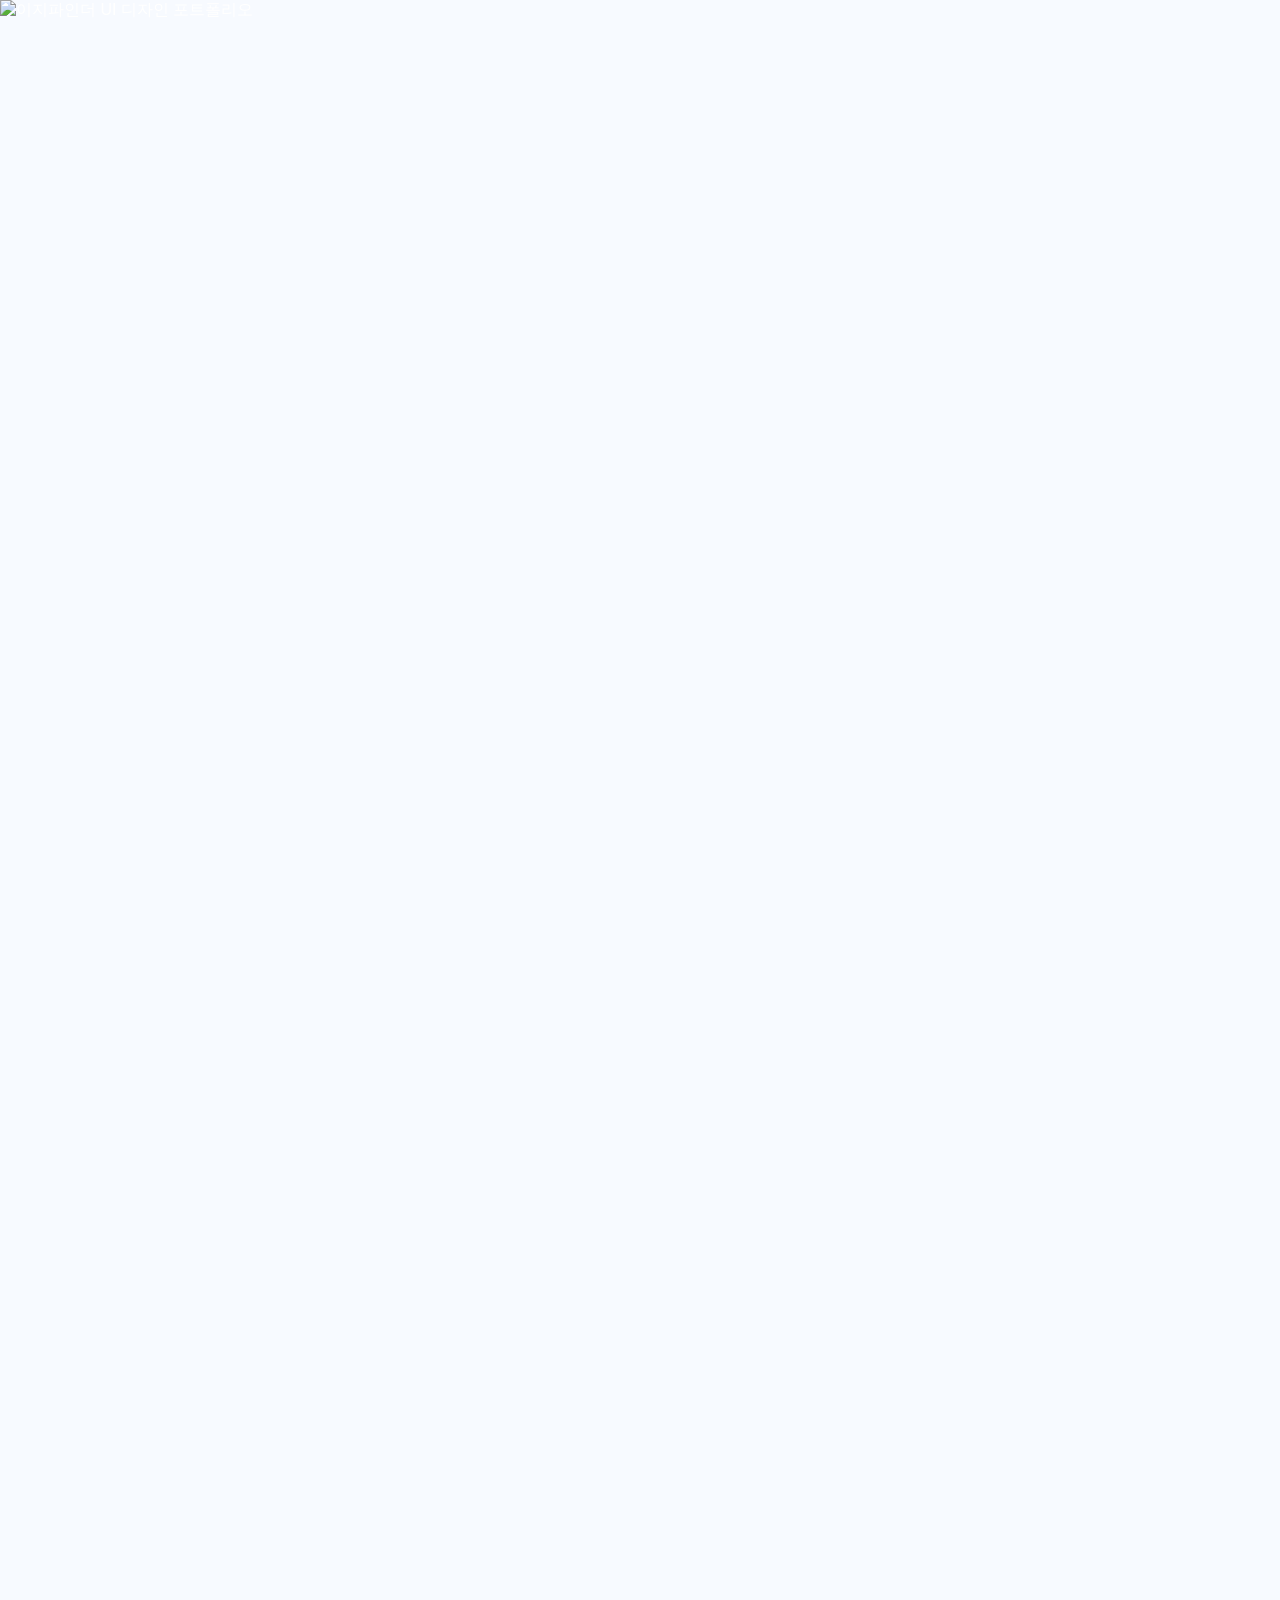
==== pages/ezfinder.html @ 0db81399 "Add files via upload" ====
<!doctype html>
<html lang="ko">
<head>
  <meta charset="utf-8">
  <meta name="viewport" content="width=device-width, initial-scale=1">
  <meta name="theme-color" content="#071a3a">
  <title>이지파인더</title>
  <style>
    @font-face { font-family: 'Pretendard JP'; src: url(../assets/fonts/font-b14698ed6d82737f45e9.ttf) format('truetype'); font-weight: 400; font-display: swap; }
    @font-face { font-family: 'Pretendard JP'; src: url(../assets/fonts/font-b6f14d5848f95bc50f28.ttf) format('truetype'); font-weight: 700; font-display: swap; }
    * { box-sizing: border-box; }
    html { scroll-behavior: smooth; }
    body { margin: 0; background: #f7faff; color: #fff; font-family: 'Pretendard JP', sans-serif; }
    button:focus-visible { outline: 3px solid #acd2ff; outline-offset: 3px; }
    main { position: relative; max-width: 1920px; margin: 0 auto; box-shadow: 0 25px 80px rgba(0,0,0,.3); }
    #portfolio { display: block; width: 100%; height: auto; }
    .hotspot { position: absolute; z-index: 2; padding: 0; border: 3px solid transparent; border-radius: 12px;
      background: transparent; cursor: zoom-in; }
    .hotspot:hover, .hotspot:focus-visible { border-color: #4b9cff; background: rgba(38,107,238,.1);
      box-shadow: 0 0 0 4px rgba(255,255,255,.75); outline: none; }
    .overlay[hidden] { display: none; }
    .overlay { position: fixed; z-index: 20; inset: 0; display: grid; place-items: center; padding: 24px;
      background: rgba(3,13,34,.84); backdrop-filter: blur(7px); }
    .popup { display: flex; flex-direction: column; width: min(94vw, 1500px); max-height: 92vh;
      overflow: hidden; border: 1px solid #4878b5; border-radius: 18px; background: #0b244e;
      box-shadow: 0 30px 100px rgba(0,0,0,.5); }
    .popup-head { display: flex; flex: none; justify-content: space-between; align-items: center; gap: 20px;
      padding: 15px 20px; border-bottom: 1px solid #315584; color: #fff; font-size: 17px; font-weight: 700; }
    .close { display: grid; place-items: center; width: 44px; height: 44px; padding: 0;
      border: 1px solid #6b98cf; border-radius: 12px; background: #1f579f; color: white;
      font-size: 27px; line-height: 1; }
    .popup-body { display: grid; place-items: center; min-height: 0; overflow: auto; background: #eaf3ff; }
    #popup-image { display: block; width: auto; max-width: 100%; max-height: calc(92vh - 80px); height: auto; object-fit: contain; }
    @media (max-width: 600px) { .overlay { padding: 12px; } .popup-head { font-size: 14px; }
      .close { width: 40px; height: 40px; } }
  </style>
<link rel="stylesheet" href="../assets/detail-frame.css">
</head>
<body>
  <main><img id="portfolio" src="../assets/images/image-08b1fe59abb817871151.png" width="1920" height="8500" alt="이지파인더 UI 디자인 포트폴리오">
    <button type="button" class="hotspot" data-key="01-2" style="left:8.854167%;top:20.470588%;width:39.062500%;height:5.023529%" aria-label="기본 검색 바 원본 이미지 크게 보기"></button>
    <button type="button" class="hotspot" data-key="01-1" style="left:51.041667%;top:20.470588%;width:39.062500%;height:5.023529%" aria-label="확장된 첫 화면 원본 이미지 크게 보기"></button>
    <button type="button" class="hotspot" data-key="01-3" style="left:8.854167%;top:37.529412%;width:39.062500%;height:5.023529%" aria-label="상태 안내 원본 이미지 크게 보기"></button>
    <button type="button" class="hotspot" data-key="02_" style="left:51.041667%;top:37.529412%;width:39.062500%;height:5.023529%" aria-label="검색 결과 원본 이미지 크게 보기"></button>
    <button type="button" class="hotspot" data-key="03_" style="left:8.854167%;top:54.588235%;width:39.062500%;height:5.023529%" aria-label="검색 인터페이스 원본 이미지 크게 보기"></button>
    <button type="button" class="hotspot" data-key="05_" style="left:51.041667%;top:54.588235%;width:39.062500%;height:5.023529%" aria-label="우클릭 메뉴 원본 이미지 크게 보기"></button>
    <button type="button" class="hotspot" data-key="04-1" style="left:8.854167%;top:71.647059%;width:39.062500%;height:5.023529%" aria-label="일반 설정 원본 이미지 크게 보기"></button>
    <button type="button" class="hotspot" data-key="04-2" style="left:51.041667%;top:71.647059%;width:39.062500%;height:5.023529%" aria-label="단축키와 정보 원본 이미지 크게 보기"></button>
    <button type="button" class="hotspot" data-key="components" style="left:8.854167%;top:88.352941%;width:39.062500%;height:5.023529%" aria-label="UI 컴포넌트 원본 이미지 크게 보기"></button>
  </main>
  <div class="overlay" id="overlay" hidden>
    <div class="popup" role="dialog" aria-modal="true" aria-labelledby="popup-title">
      <div class="popup-head"><span id="popup-title"></span><button class="close" id="close" type="button" aria-label="이미지 팝업 닫기">×</button></div>
      <div class="popup-body" id="popup-body"><img id="popup-image" alt=""></div>
    </div>
  </div>
  <script>
    const popupImages = {"01-1":"../assets/images/image-7374338575d68c648380.png","01-2":"../assets/images/image-78c89618260462cc46a5.png","01-3":"../assets/images/image-0db7d316ec35918e6d02.png","02_":"../assets/images/image-3d66a88b39dea7be1d31.png","03_":"../assets/images/image-86bc3e1f4f3fc996acb4.png","04-1":"../assets/images/image-4f349770da7468715608.png","04-2":"../assets/images/image-05caa22b13574d26016b.png","05_":"../assets/images/image-2beb0f41ad75954ca438.png","components":"../assets/images/image-f2023920a05e44ca7aa0.png"};
    const popupTitles = {"01-2":"기본 검색 바","01-1":"확장된 첫 화면","01-3":"상태 안내","02_":"검색 결과","03_":"검색 인터페이스","05_":"우클릭 메뉴","04-1":"일반 설정","04-2":"단축키와 정보","components":"UI 컴포넌트"};
    const overlay = document.getElementById('overlay');
    const popupImage = document.getElementById('popup-image');
    const closeButton = document.getElementById('close');
    let previousFocus = null;
    function openPopup(key) {
      previousFocus = document.activeElement;
      popupImage.src = popupImages[key];
      popupImage.alt = popupTitles[key];
      document.getElementById('popup-title').textContent = popupTitles[key];
      document.getElementById('popup-body').scrollTop = 0;
      overlay.hidden = false;
      document.body.style.overflow = 'hidden';
      closeButton.focus();
    }
    function closePopup() {
      overlay.hidden = true;
      document.body.style.overflow = '';
      popupImage.removeAttribute('src');
      if (previousFocus && previousFocus.focus) previousFocus.focus();
    }
    document.querySelectorAll('.hotspot').forEach(button =>
      button.addEventListener('click', () => openPopup(button.dataset.key)));
    closeButton.addEventListener('click', closePopup);
    overlay.addEventListener('click', event => { if (event.target === overlay) closePopup(); });
    document.addEventListener('keydown', event => { if (event.key === 'Escape' && !overlay.hidden) closePopup(); });
  </script>

<script>
(function(){
  function reportPortfolioFinderScroll(){
    parent.postMessage({
      __portfolioFinder:true,
      type:'scroll',
      y:window.scrollY || document.documentElement.scrollTop || document.body.scrollTop || 0
    }, '*');
  }
  window.addEventListener('scroll', reportPortfolioFinderScroll, {passive:true});
  window.addEventListener('load', reportPortfolioFinderScroll);
  window.addEventListener('message', function(e){
    if(!e.data || !e.data.__portfolioFinder) return;
    if(e.data.type === 'top'){
      window.scrollTo({top:0, left:0, behavior:'smooth'});
    }
  });
})();
</script>

<script src="../assets/detail-bridge.js"></script>
</body>
</html>
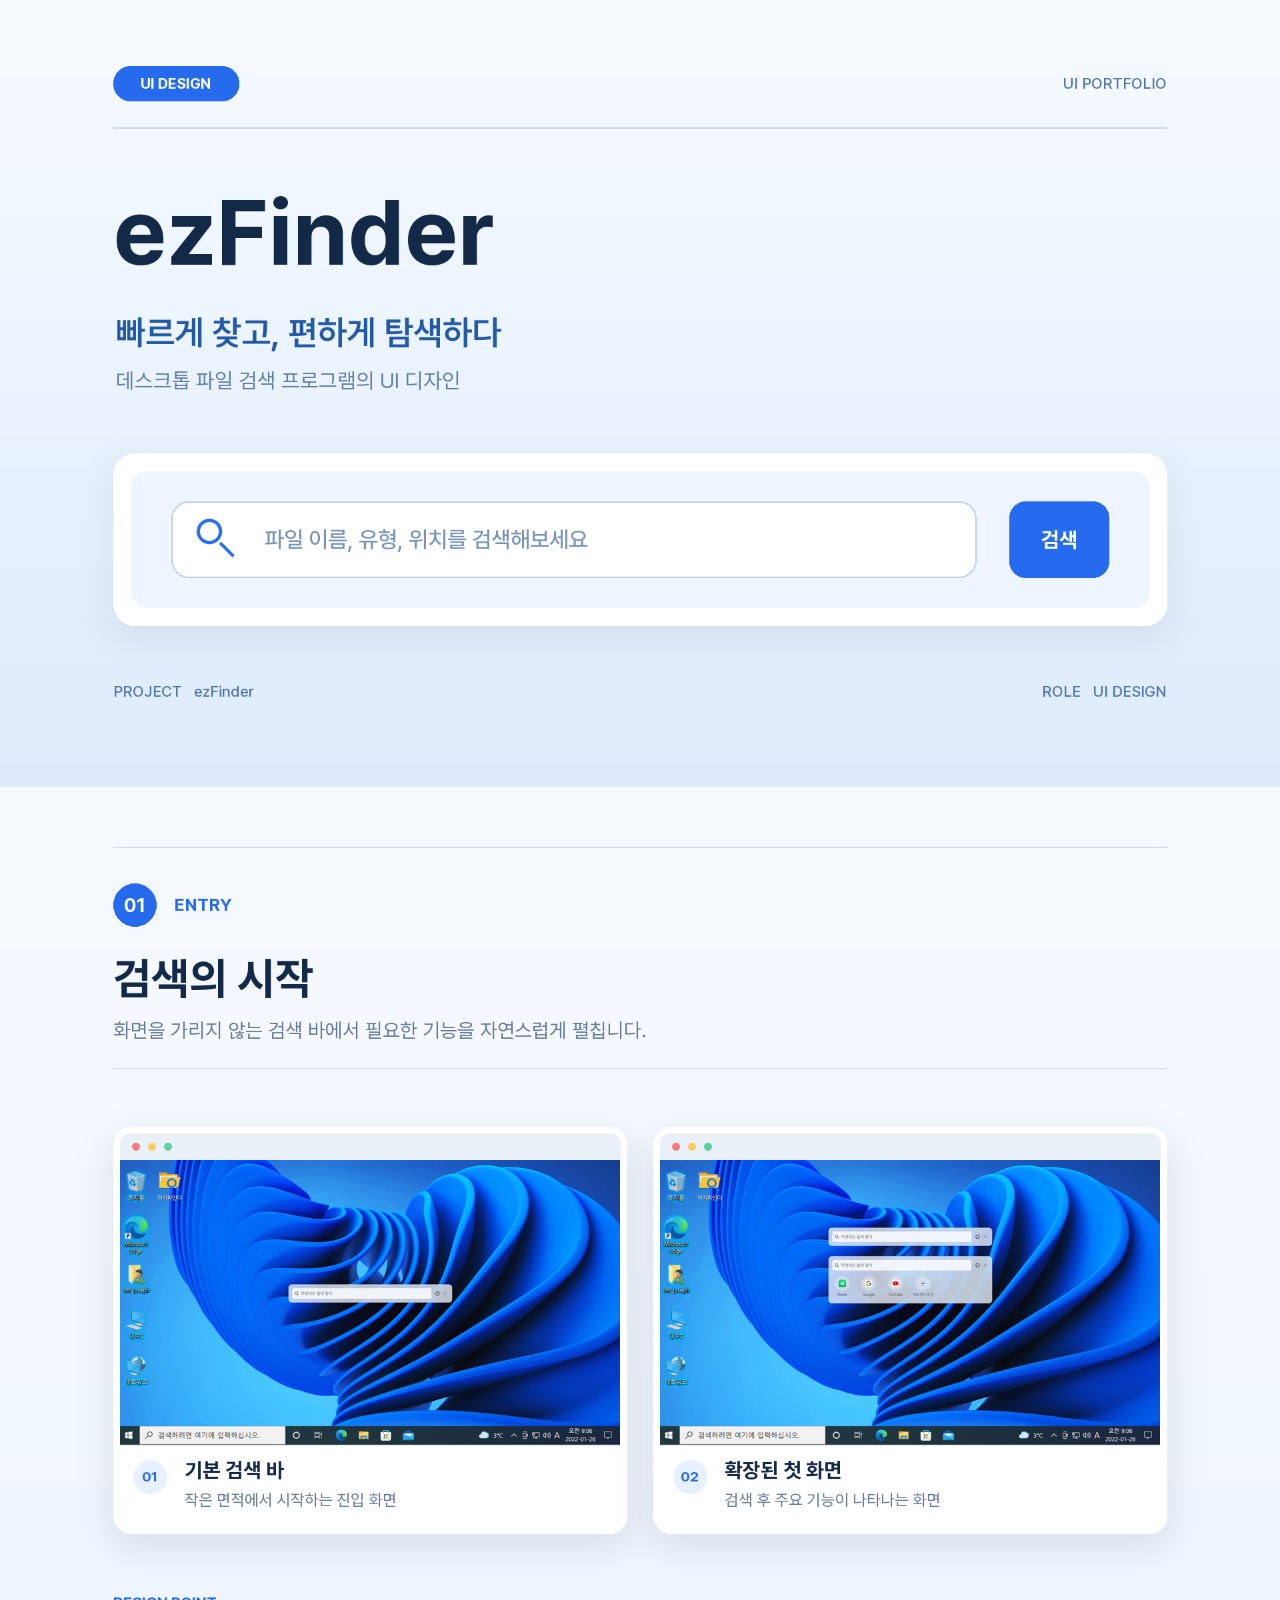
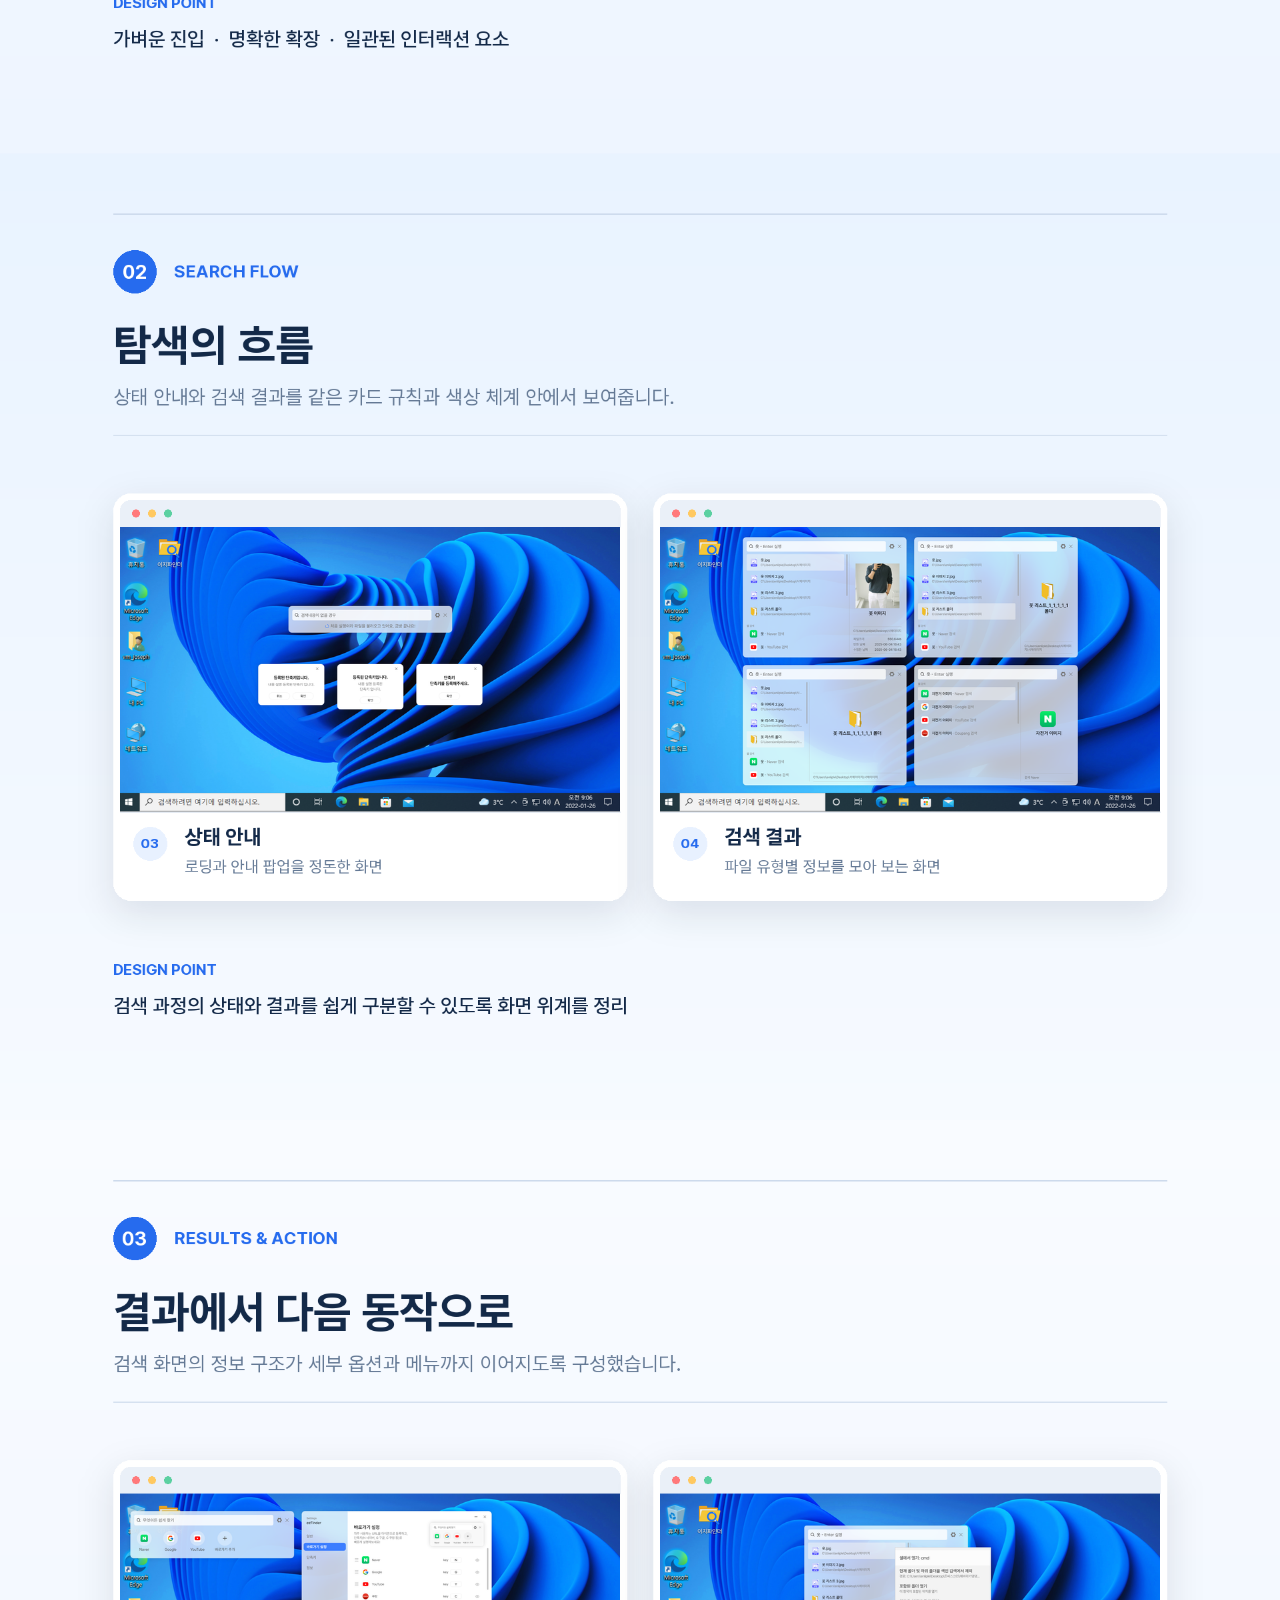
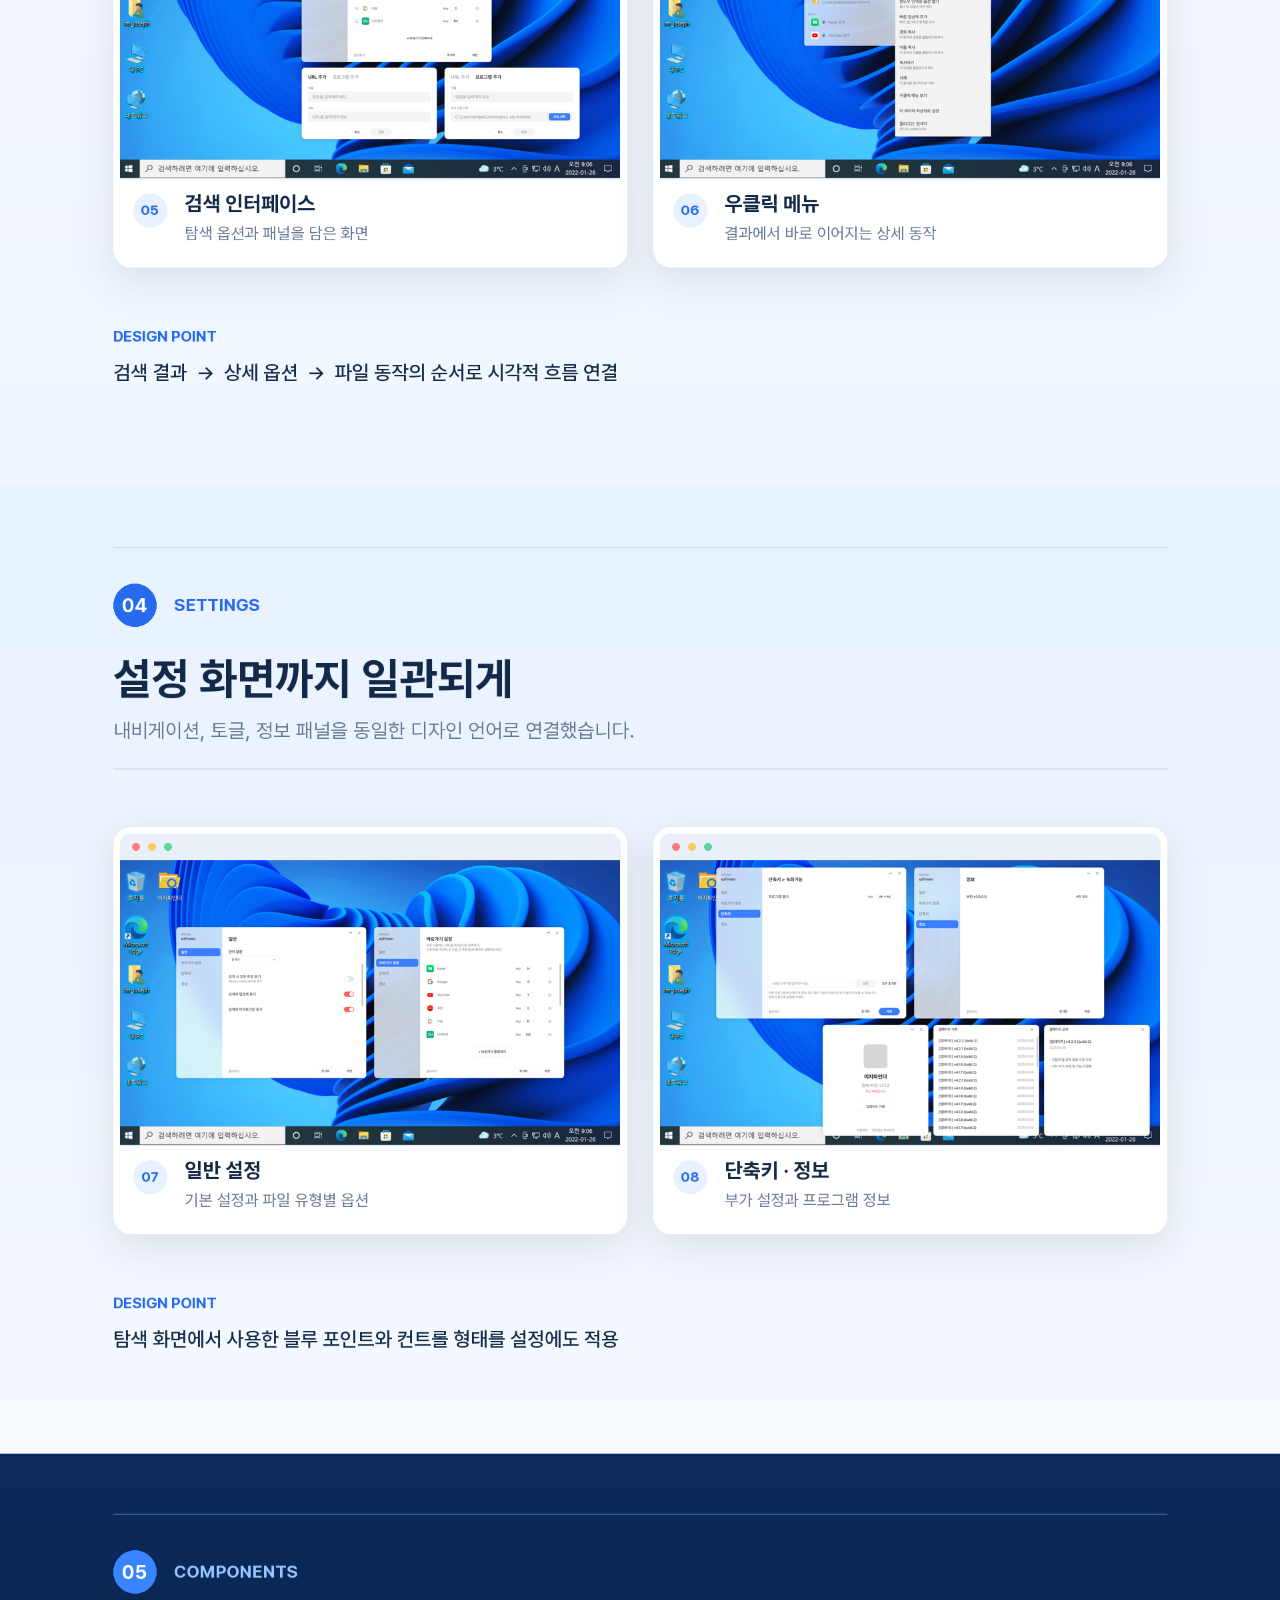
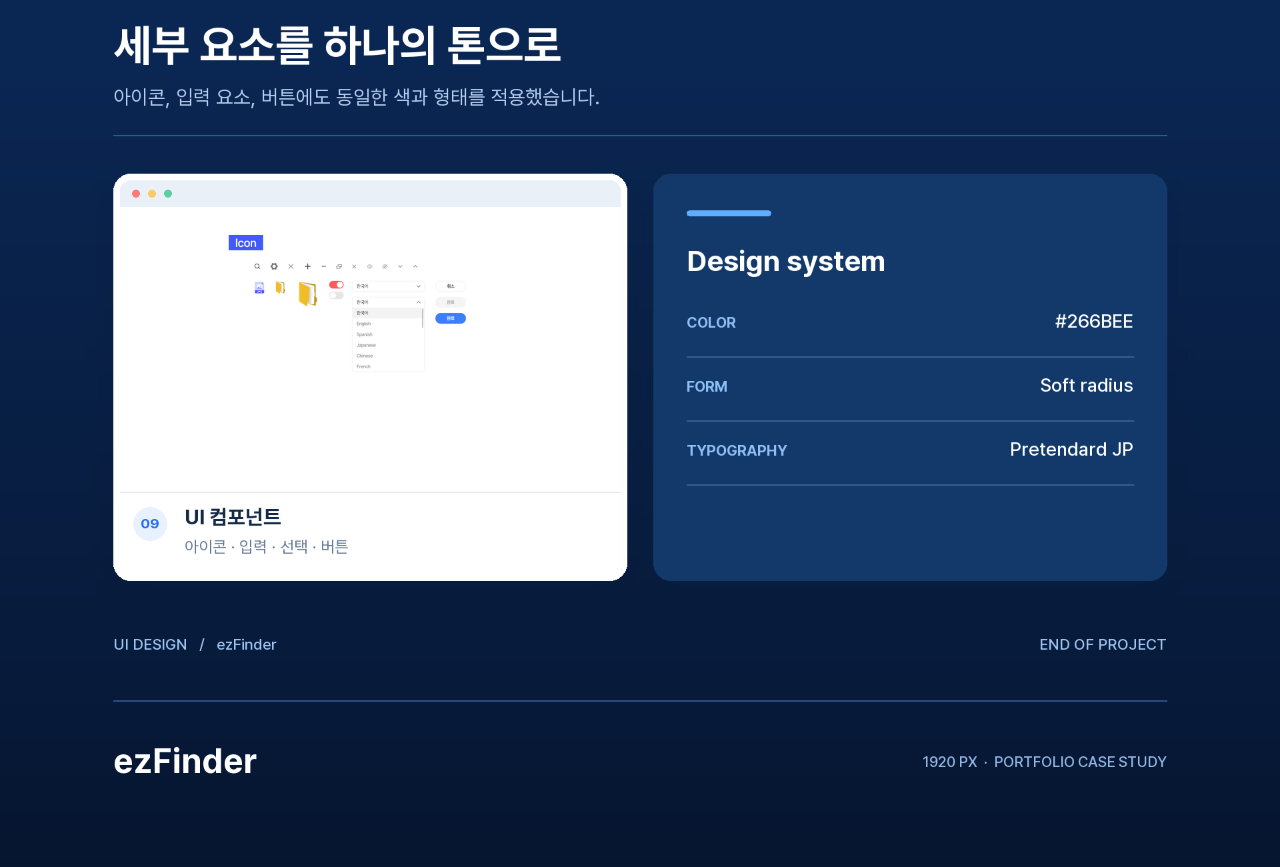
==== commit 99e34133: "Add files via upload" ====
--- a/pages/ezfinder.html
+++ b/pages/ezfinder.html
@@ -6,8 +6,8 @@
   <meta name="theme-color" content="#071a3a">
   <title>이지파인더</title>
   <style>
-    @font-face { font-family: 'Pretendard JP'; src: url(../assets/fonts/font-b14698ed6d82737f45e9.ttf) format('truetype'); font-weight: 400; font-display: swap; }
-    @font-face { font-family: 'Pretendard JP'; src: url(../assets/fonts/font-b6f14d5848f95bc50f28.ttf) format('truetype'); font-weight: 700; font-display: swap; }
+    @font-face { font-family: 'Pretendard JP'; src: url([data-uri]